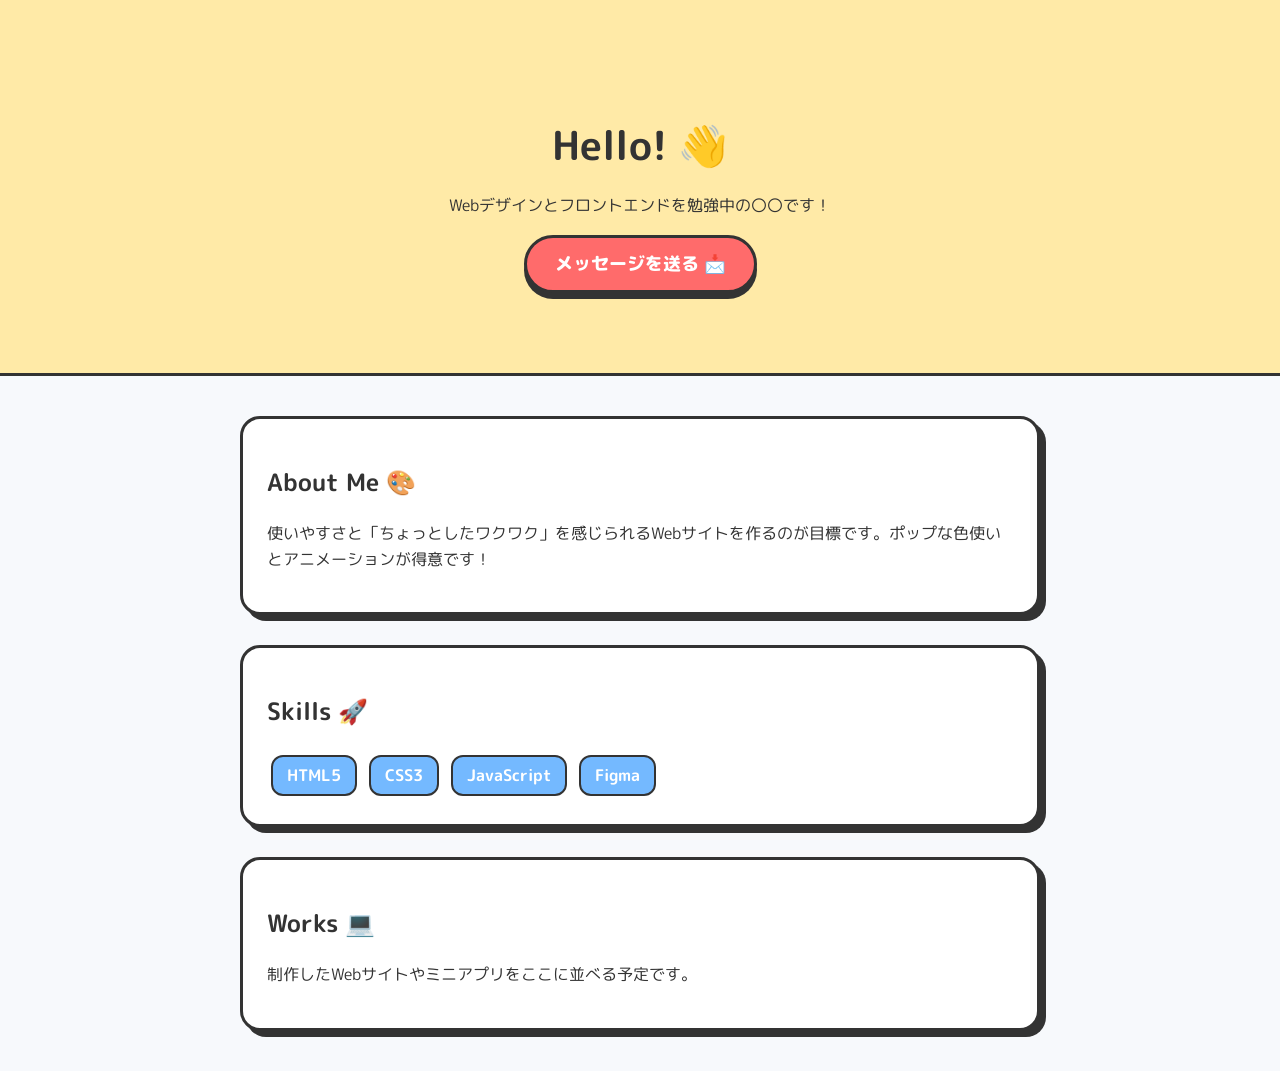
==== index.html @ 60389de8 "初回コミット" ====
<!DOCTYPE html>
<html lang="ja">
<head>
  <meta charset="UTF-8">
  <meta name="viewport" content="width=device-width, initial-scale=1.0">
  <title>My Portfolio</title>
  <!-- Google Fonts（丸文字） -->
  <link rel="preconnect" href="https://fonts.googleapis.com">
  <link rel="preconnect" href="https://fonts.gstatic.com" crossorigin>
  <link href="https://fonts.googleapis.com/css2?family=M+PLUS+Rounded+1c:wght@500;800&display=swap" rel="stylesheet">
  <!-- CSSファイルの読み込み -->
  <link rel="stylesheet" href="style.css">
</head>
<body>

  <!-- ファーストビュー -->
  <section class="hero">
    <h1>Hello! 👋</h1>
    <p>Webデザインとフロントエンドを勉強中の〇〇です！</p>
    <a href="#contact" class="btn-pop">メッセージを送る 📩</a>
  </section>

  <!-- コンテンツ領域 -->
  <div class="container">
    
    <!-- 自己紹介カード -->
    <div class="card">
      <h2>About Me 🎨</h2>
      <p>使いやすさと「ちょっとしたワクワク」を感じられるWebサイトを作るのが目標です。ポップな色使いとアニメーションが得意です！</p>
    </div>

    <!-- スキルカード -->
    <div class="card">
      <h2>Skills 🚀</h2>
      <div>
        <span class="skill-tag">HTML5</span>
        <span class="skill-tag">CSS3</span>
        <span class="skill-tag">JavaScript</span>
        <span class="skill-tag">Figma</span>
      </div>
    </div>

    <!-- 制作物カード -->
    <div class="card">
      <h2>Works 💻</h2>
      <p>制作したWebサイトやミニアプリをここに並べる予定です。</p>
    </div>

  </div>

  <!-- JavaScriptファイルの読み込み -->
  <script src="script.js"></script>
</body>
</html>
---- style.css ----
/* 全体の基本設定 */
body {
  font-family: 'M PLUS Rounded 1c', sans-serif;
  background-color: #f7f9fc;
  color: #333;
  margin: 0;
  padding: 0;
  line-height: 1.6;
}

/* ポップな立体感のあるボタン */
.btn-pop {
  display: inline-block;
  padding: 12px 28px;
  font-size: 1.1rem;
  font-weight: 800;
  color: #fff;
  background-color: #ff6b6b;
  border: 3px solid #333;
  border-radius: 50px;
  box-shadow: 0 6px 0 #333;
  text-decoration: none;
  cursor: pointer;
  transition: all 0.1s ease;
}

/* ボタンを押したときのポコッとする動き */
.btn-pop:active {
  transform: translateY(6px);
  box-shadow: 0 0 0 #333;
}

/* ファーストビュー */
.hero {
  text-align: center;
  padding: 80px 20px;
  background-color: #ffeaa7;
  border-bottom: 3px solid #333;
}

.hero h1 {
  font-size: 2.5rem;
  margin-bottom: 10px;
}

/* メインコンテンツエリア */
.container {
  max-width: 800px;
  margin: 40px auto;
  padding: 0 20px;
}

/* ふわっと浮き上がるカードデザイン */
.card {
  background: #fff;
  border: 3px solid #333;
  border-radius: 20px;
  padding: 24px;
  margin-bottom: 30px;
  box-shadow: 6px 6px 0 #333;

  /* 初期状態：下にズレて透明 */
  opacity: 0;
  transform: translateY(40px);
  transition: opacity 0.6s ease, transform 0.6s ease;
}

/* スクロールして画面に入ったら表示されるクラス */
.card.show {
  opacity: 1;
  transform: translateY(0);
}

/* スキルタグ（ホバーで回転） */
.skill-tag {
  display: inline-block;
  background-color: #74b9ff;
  color: #fff;
  border: 2px solid #333;
  border-radius: 12px;
  padding: 6px 14px;
  margin: 4px;
  font-weight: bold;
  transition: transform 0.3s ease;
}

.skill-tag:hover {
  transform: rotate(-5deg) scale(1.1);
}
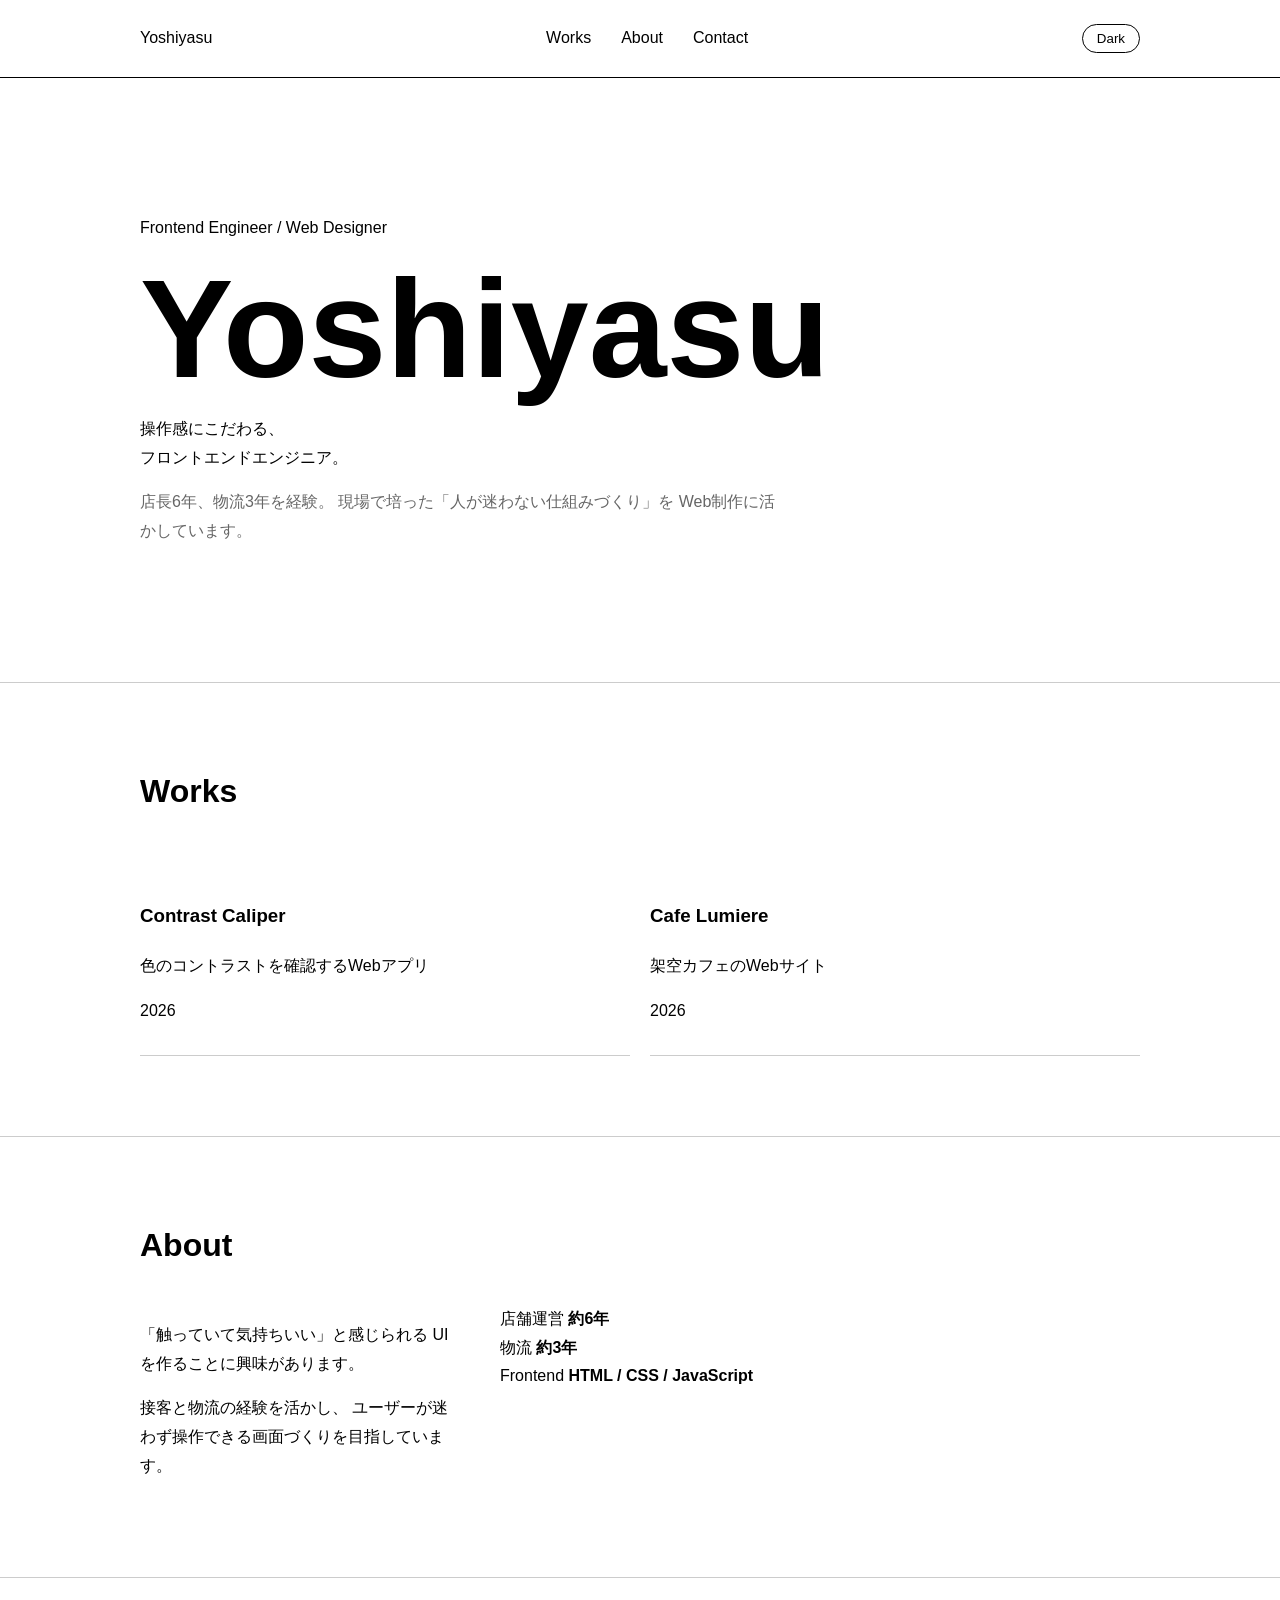
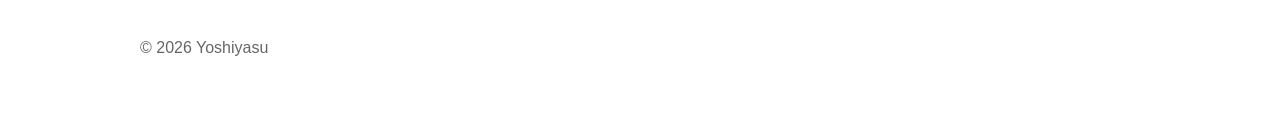
==== commit 6fc3e6fd: "デザイン変更　詳細ページ" ====
--- a/index.html
+++ b/index.html
@@ -1,55 +1,160 @@
-
 <!DOCTYPE html>
 <html lang="ja">
+
 <head>
   <meta charset="UTF-8">
+
   <meta name="viewport" content="width=device-width, initial-scale=1.0">
-  <title>My Portfolio</title>
-  <!-- Google Fonts（丸文字） -->
-  <link rel="preconnect" href="https://fonts.googleapis.com">
-  <link rel="preconnect" href="https://fonts.gstatic.com" crossorigin>
-  <link href="https://fonts.googleapis.com/css2?family=M+PLUS+Rounded+1c:wght@500;800&display=swap" rel="stylesheet">
-  <!-- CSSファイルの読み込み -->
+
+  <title>Yoshiyasu | Frontend Engineer</title>
+
   <link rel="stylesheet" href="style.css">
 </head>
+
 <body>
 
-  <!-- ファーストビュー -->
-  <section class="hero">
-    <h1>Hello! 👋</h1>
-    <p>Webデザインとフロントエンドを勉強中の〇〇です！</p>
-    <a href="#contact" class="btn-pop">メッセージを送る 📩</a>
-  </section>
+  <header>
+    <div class="container">
 
-  <!-- コンテンツ領域 -->
-  <div class="container">
-    
-    <!-- 自己紹介カード -->
-    <div class="card">
-      <h2>About Me 🎨</h2>
-      <p>使いやすさと「ちょっとしたワクワク」を感じられるWebサイトを作るのが目標です。ポップな色使いとアニメーションが得意です！</p>
+      <a href="#" class="logo">Yoshiyasu</a>
+
+      <nav>
+        <a href="#works">Works</a>
+        <a href="#about">About</a>
+        <a href="#contact">Contact</a>
+      </nav>
+      <button id="themeButton">Dark</button>
+
     </div>
+  </header>
 
-    <!-- スキルカード -->
-    <div class="card">
-      <h2>Skills 🚀</h2>
-      <div>
-        <span class="skill-tag">HTML5</span>
-        <span class="skill-tag">CSS3</span>
-        <span class="skill-tag">JavaScript</span>
-        <span class="skill-tag">Figma</span>
+
+  <main>
+
+    <!-- メインビジュアル -->
+    <section class="hero">
+
+      <div class="container">
+
+        <p class="small-text">Frontend Engineer / Web Designer</p>
+
+        <h1>Yoshiyasu</h1>
+
+        <p class="catch">
+          操作感にこだわる、<br>
+          フロントエンドエンジニア。
+        </p>
+
+        <p class="description">
+          店長6年、物流3年を経験。
+          現場で培った「人が迷わない仕組みづくり」を
+          Web制作に活かしています。
+        </p>
+
       </div>
+
+    </section>
+
+
+    <!-- Works -->
+    <section id="works">
+
+      <div class="container">
+
+        <h2>Works</h2>
+
+        <div class="works">
+
+
+          <a href="work-contrast-caliper.html">
+            <div>
+              <h3>Contrast Caliper</h3>
+              <p>色のコントラストを確認するWebアプリ</p>
+            </div>
+
+            <span>2026</span>
+          </a>
+
+
+          <a href="work-cafe-lumiere.html">
+            <div>
+              <h3>Cafe Lumiere</h3>
+              <p>架空カフェのWebサイト</p>
+            </div>
+
+            <span>2026</span>
+          </a>
+
+        </div>
+
+      </div>
+
+    </section>
+
+
+    <!-- About -->
+    <section id="about">
+
+      <div class="container">
+
+        <h2>About</h2>
+
+        <div class="about">
+
+          <div>
+
+            <p>
+              「触っていて気持ちいい」と感じられる
+              UIを作ることに興味があります。
+            </p>
+
+            <p>
+              接客と物流の経験を活かし、
+              ユーザーが迷わず操作できる画面づくりを目指しています。
+            </p>
+
+          </div>
+
+
+          <div class="skills">
+
+            <div>
+              <span>店舗運営</span>
+              <strong>約6年</strong>
+            </div>
+
+            <div>
+              <span>物流</span>
+              <strong>約3年</strong>
+            </div>
+
+            <div>
+              <span>Frontend</span>
+              <strong>HTML / CSS / JavaScript</strong>
+            </div>
+
+
+          </div>
+
+        </div>
+
+      </div>
+
+    </section>
+
+
+  </main>
+
+
+  <footer>
+    <div class="container">
+      <p>© 2026 Yoshiyasu</p>
     </div>
+  </footer>
 
-    <!-- 制作物カード -->
-    <div class="card">
-      <h2>Works 💻</h2>
-      <p>制作したWebサイトやミニアプリをここに並べる予定です。</p>
-    </div>
 
-  </div>
+  <script src="script.js"></script>
 
-  <!-- JavaScriptファイルの読み込み -->
-  <script src="script.js"></script>
 </body>
+
 </html>
--- a/style.css
+++ b/style.css
@@ -1,90 +1,393 @@
-
-/* 全体の基本設定 */
+/* ====================
+   共通
+==================== */
+
+* {
+  box-sizing: border-box;
+}
+
 body {
-  font-family: 'M PLUS Rounded 1c', sans-serif;
-  background-color: #f7f9fc;
-  color: #333;
-  margin: 0;
-  padding: 0;
-  line-height: 1.6;
-}
-
-/* ポップな立体感のあるボタン */
-.btn-pop {
+  margin: 0;
+  background: #fff;
+  color: #000;
+  font-family: sans-serif;
+  line-height: 1.8;
+}
+
+a {
+  color: inherit;
+  text-decoration: none;
+}
+
+.container {
+  width: 90%;
+  max-width: 1000px;
+  margin: 0 auto;
+}
+
+
+/* ====================
+   ヘッダー
+==================== */
+
+header {
+  padding: 24px 0;
+  border-bottom: 1px solid #000;
+}
+
+header .container {
+  display: flex;
+  justify-content: space-between;
+  align-items: center;
+}
+
+nav {
+  display: flex;
+  gap: 30px;
+}
+
+nav a:hover {
+  opacity: 0.5;
+}
+
+
+/* ====================
+   ダークモードボタン
+==================== */
+
+#themeButton {
+  padding: 6px 14px;
+  background: #fff;
+  color: #000;
+  border: 1px solid #000;
+  border-radius: 20px;
+  cursor: pointer;
+}
+
+
+/* ====================
+   トップページ
+==================== */
+
+.hero {
+  padding: 120px 0;
+}
+
+.hero h1 {
+  margin: 0;
+  font-size: clamp(60px, 12vw, 140px);
+  line-height: 1;
+}
+
+.hero p {
+  max-width: 650px;
+}
+
+.hero .lead {
+  margin-top: 30px;
+  font-size: 24px;
+  font-weight: bold;
+}
+
+.description {
+  color: #666;
+}
+
+
+/* Works */
+
+section {
+  padding: 80px 0;
+  border-bottom: 1px solid #ccc;
+}
+
+section h2 {
+  margin: 0 0 30px;
+  font-size: 32px;
+}
+
+.works {
+  display: grid;
+  grid-template-columns: repeat(2, 1fr);
+  gap: 20px;
+}
+
+.work {
+  padding: 30px;
+  border: 1px solid #000;
+}
+
+.work:hover {
+  background: #000;
+  color: #fff;
+}
+
+.work h3 {
+  margin-top: 0;
+}
+
+.work p {
+  color: #666;
+}
+
+.work:hover p {
+  color: #aaa;
+}
+
+.works a {
+    display: block;
+    padding: 30px 0;
+    border-bottom: 1px solid #ccc;
+}
+
+.works a:hover {
+    opacity: 0.6;
+}
+
+/* About */
+
+.about {
+  display: grid;
+  grid-template-columns: 1fr 2fr;
+  gap: 40px;
+}
+
+
+/* Contact */
+
+.contact a {
   display: inline-block;
-  padding: 12px 28px;
-  font-size: 1.1rem;
-  font-weight: 800;
+  margin-top: 20px;
+  padding: 10px 20px;
+  border: 1px solid #000;
+  border-radius: 20px;
+}
+
+
+/* Footer */
+
+footer {
+  padding: 40px 0;
+  color: #666;
+}
+
+
+/* ====================
+   作品ページ
+==================== */
+
+.work-header {
+  padding: 100px 0;
+}
+
+.work-header h1 {
+  margin: 20px 0;
+  font-size: clamp(50px, 10vw, 120px);
+  line-height: 1;
+}
+
+.work-header .lead {
+  font-size: 22px;
+  font-weight: bold;
+  max-width: 650px;
+}
+
+
+/* About */
+
+.info {
+  display: grid;
+  grid-template-columns: repeat(3, 1fr);
+  gap: 30px;
+}
+
+.info p {
+  margin: 0;
+  padding: 20px;
+  border: 1px solid #000;
+}
+
+
+/* Screenshot */
+
+.image-box {
+  display: flex;
+  justify-content: center;
+  align-items: center;
+  min-height: 400px;
+  border: 1px solid #000;
+  color: #666;
+}
+
+
+/* ポイント */
+
+.point {
+  padding: 25px 0;
+  border-bottom: 1px solid #ccc;
+}
+
+.point h3 {
+  margin: 0 0 10px;
+}
+
+.point p {
+  margin: 0;
+  color: #666;
+}
+
+
+/* Links */
+
+.links {
+  display: flex;
+  gap: 15px;
+  margin-top: 30px;
+}
+
+.links a {
+  padding: 10px 20px;
+  border: 1px solid #000;
+  border-radius: 20px;
+}
+
+.links a:hover {
+  background: #000;
   color: #fff;
-  background-color: #ff6b6b;
-  border: 3px solid #333;
-  border-radius: 50px;
-  box-shadow: 0 6px 0 #333;
-  text-decoration: none;
-  cursor: pointer;
-  transition: all 0.1s ease;
-}
-
-/* ボタンを押したときのポコッとする動き */
-.btn-pop:active {
-  transform: translateY(6px);
-  box-shadow: 0 0 0 #333;
-}
-
-/* ファーストビュー */
-.hero {
-  text-align: center;
-  padding: 80px 20px;
-  background-color: #ffeaa7;
-  border-bottom: 3px solid #333;
-}
-
-.hero h1 {
-  font-size: 2.5rem;
-  margin-bottom: 10px;
-}
-
-/* メインコンテンツエリア */
-.container {
-  max-width: 800px;
-  margin: 40px auto;
-  padding: 0 20px;
-}
-
-/* ふわっと浮き上がるカードデザイン */
-.card {
+}
+
+
+/* Next Work */
+
+.next-work a {
+  display: block;
+}
+
+.next-work h2 {
+  margin: 0;
+  font-size: 40px;
+}
+
+.next-work a:hover {
+  opacity: 0.6;
+}
+
+
+/* ====================
+   ダークモード
+==================== */
+
+body.dark {
+  background: #000;
+  color: #fff;
+}
+
+body.dark header {
+  border-color: #fff;
+}
+
+body.dark section {
+  border-color: #444;
+}
+
+body.dark .work {
+  border-color: #fff;
+}
+
+body.dark .info p,
+body.dark .image-box {
+  border-color: #fff;
+}
+
+body.dark .point {
+  border-color: #444;
+}
+
+body.dark #themeButton {
+  background: #000;
+  color: #fff;
+  border-color: #fff;
+}
+
+body.dark .links a {
+  border-color: #fff;
+}
+
+body.dark .links a:hover {
   background: #fff;
-  border: 3px solid #333;
-  border-radius: 20px;
-  padding: 24px;
-  margin-bottom: 30px;
-  box-shadow: 6px 6px 0 #333;
-
-  /* 初期状態：下にズレて透明 */
-  opacity: 0;
-  transform: translateY(40px);
-  transition: opacity 0.6s ease, transform 0.6s ease;
-}
-
-/* スクロールして画面に入ったら表示されるクラス */
-.card.show {
-  opacity: 1;
-  transform: translateY(0);
-}
-
-/* スキルタグ（ホバーで回転） */
-.skill-tag {
-  display: inline-block;
-  background-color: #74b9ff;
-  color: #fff;
-  border: 2px solid #333;
-  border-radius: 12px;
-  padding: 6px 14px;
-  margin: 4px;
-  font-weight: bold;
-  transition: transform 0.3s ease;
-}
-
-.skill-tag:hover {
-  transform: rotate(-5deg) scale(1.1);
+  color: #000;
+}
+
+body.dark .description,
+body.dark .work p,
+body.dark .point p,
+body.dark footer {
+  color: #aaa;
+}
+
+
+/* ====================
+   スマホ
+==================== */
+
+@media (max-width: 700px) {
+
+  nav {
+    gap: 15px;
+  }
+
+  .hero {
+    padding: 80px 0;
+  }
+
+  .hero .lead {
+    font-size: 20px;
+  }
+
+  section {
+    padding: 60px 0;
+  }
+
+  .works {
+    grid-template-columns: 1fr;
+  }
+
+  .about {
+    grid-template-columns: 1fr;
+  }
+
+  .info {
+    grid-template-columns: 1fr;
+  }
+
+  .image-box {
+    min-height: 250px;
+  }
+
+  .links {
+    flex-direction: column;
+  }
+
+  .links a {
+    text-align: center;
+  }
+
+  .next-work h2 {
+    font-size: 30px;
+  }
+}
+
+.image-box {
+  padding: 20px;
+  border: 1px solid #000;
+}
+
+.image-box img {
+  display: block;
+  width: 100%;
+  height: auto;
+}
+
+body.dark .image-box {
+  border-color: #fff;
 }
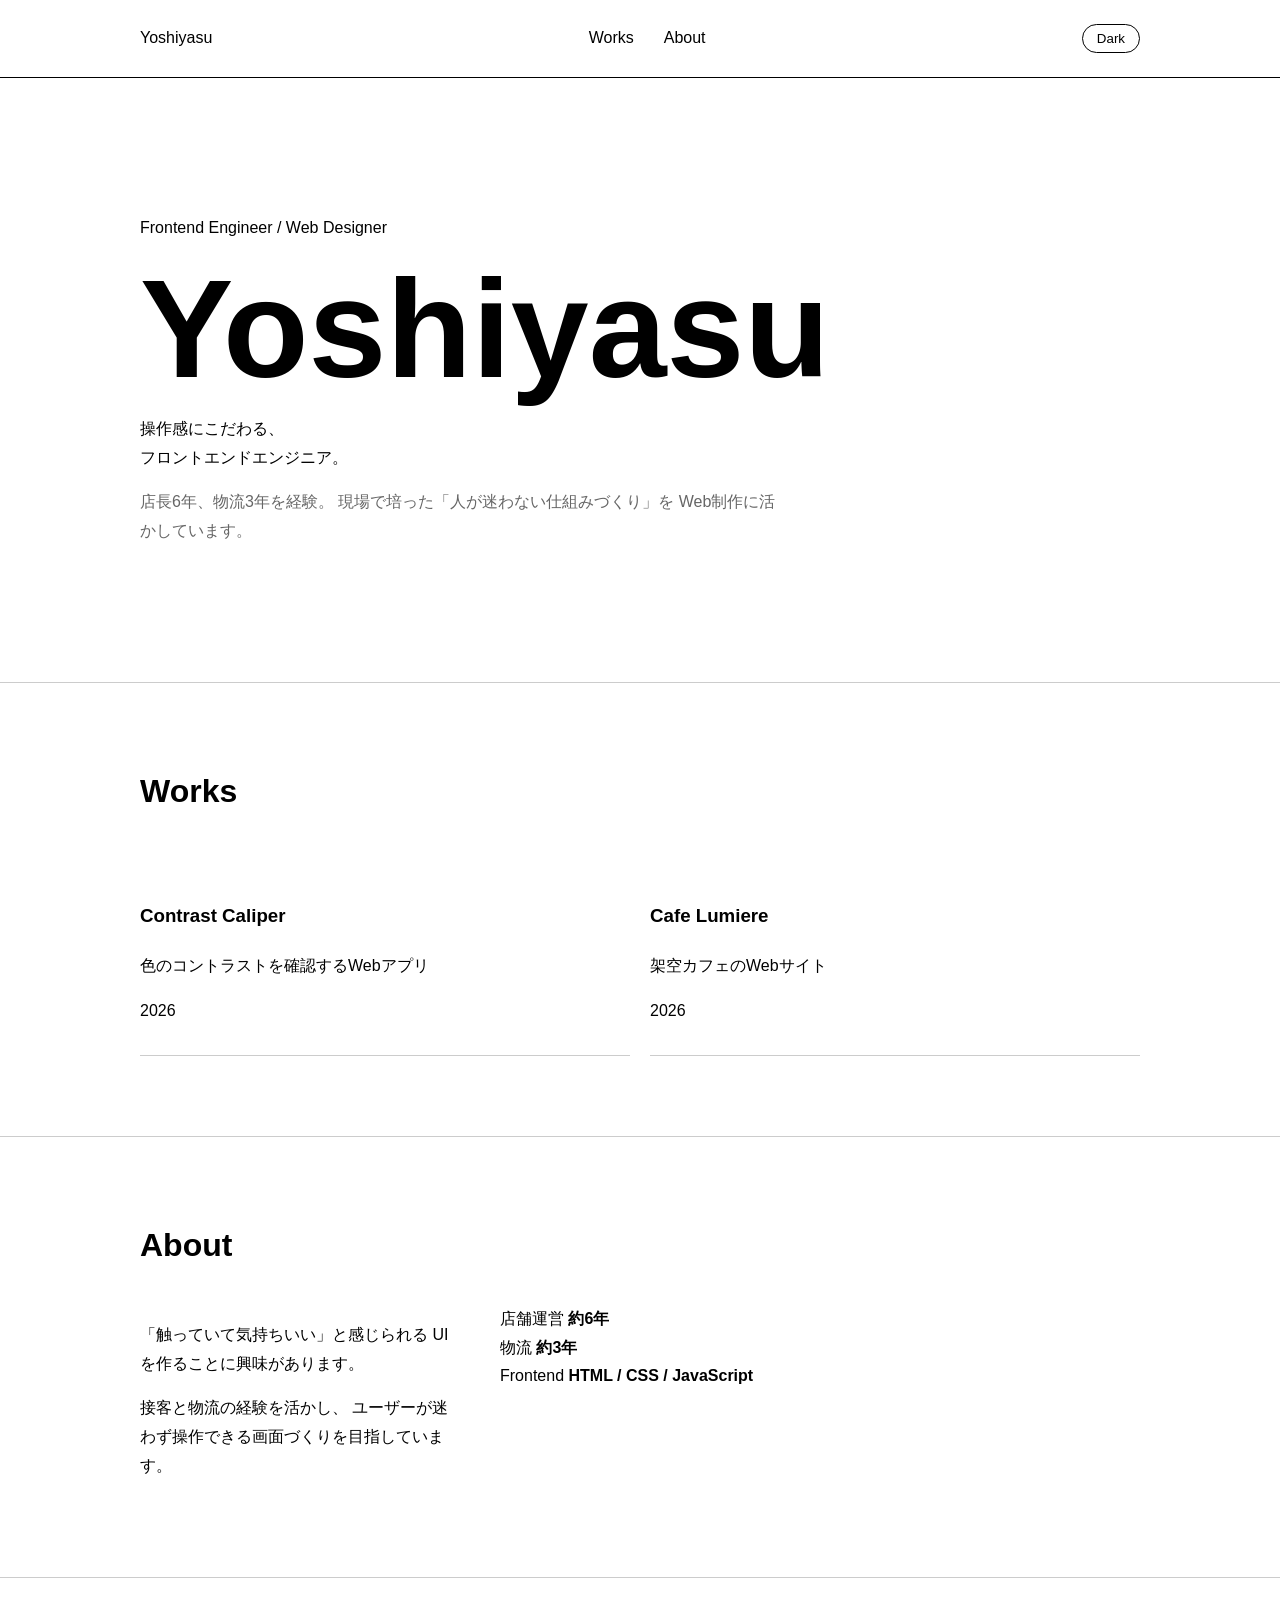
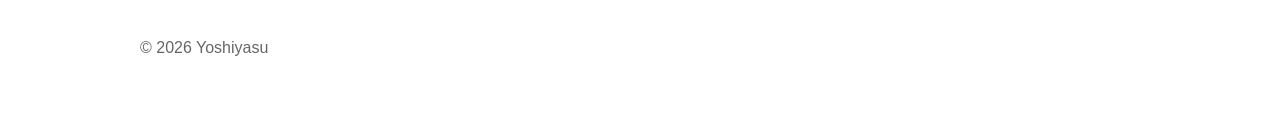
==== commit b67fccf9: "デザイン調整" ====
--- a/index.html
+++ b/index.html
@@ -21,7 +21,6 @@
       <nav>
         <a href="#works">Works</a>
         <a href="#about">About</a>
-        <a href="#contact">Contact</a>
       </nav>
       <button id="themeButton">Dark</button>
 
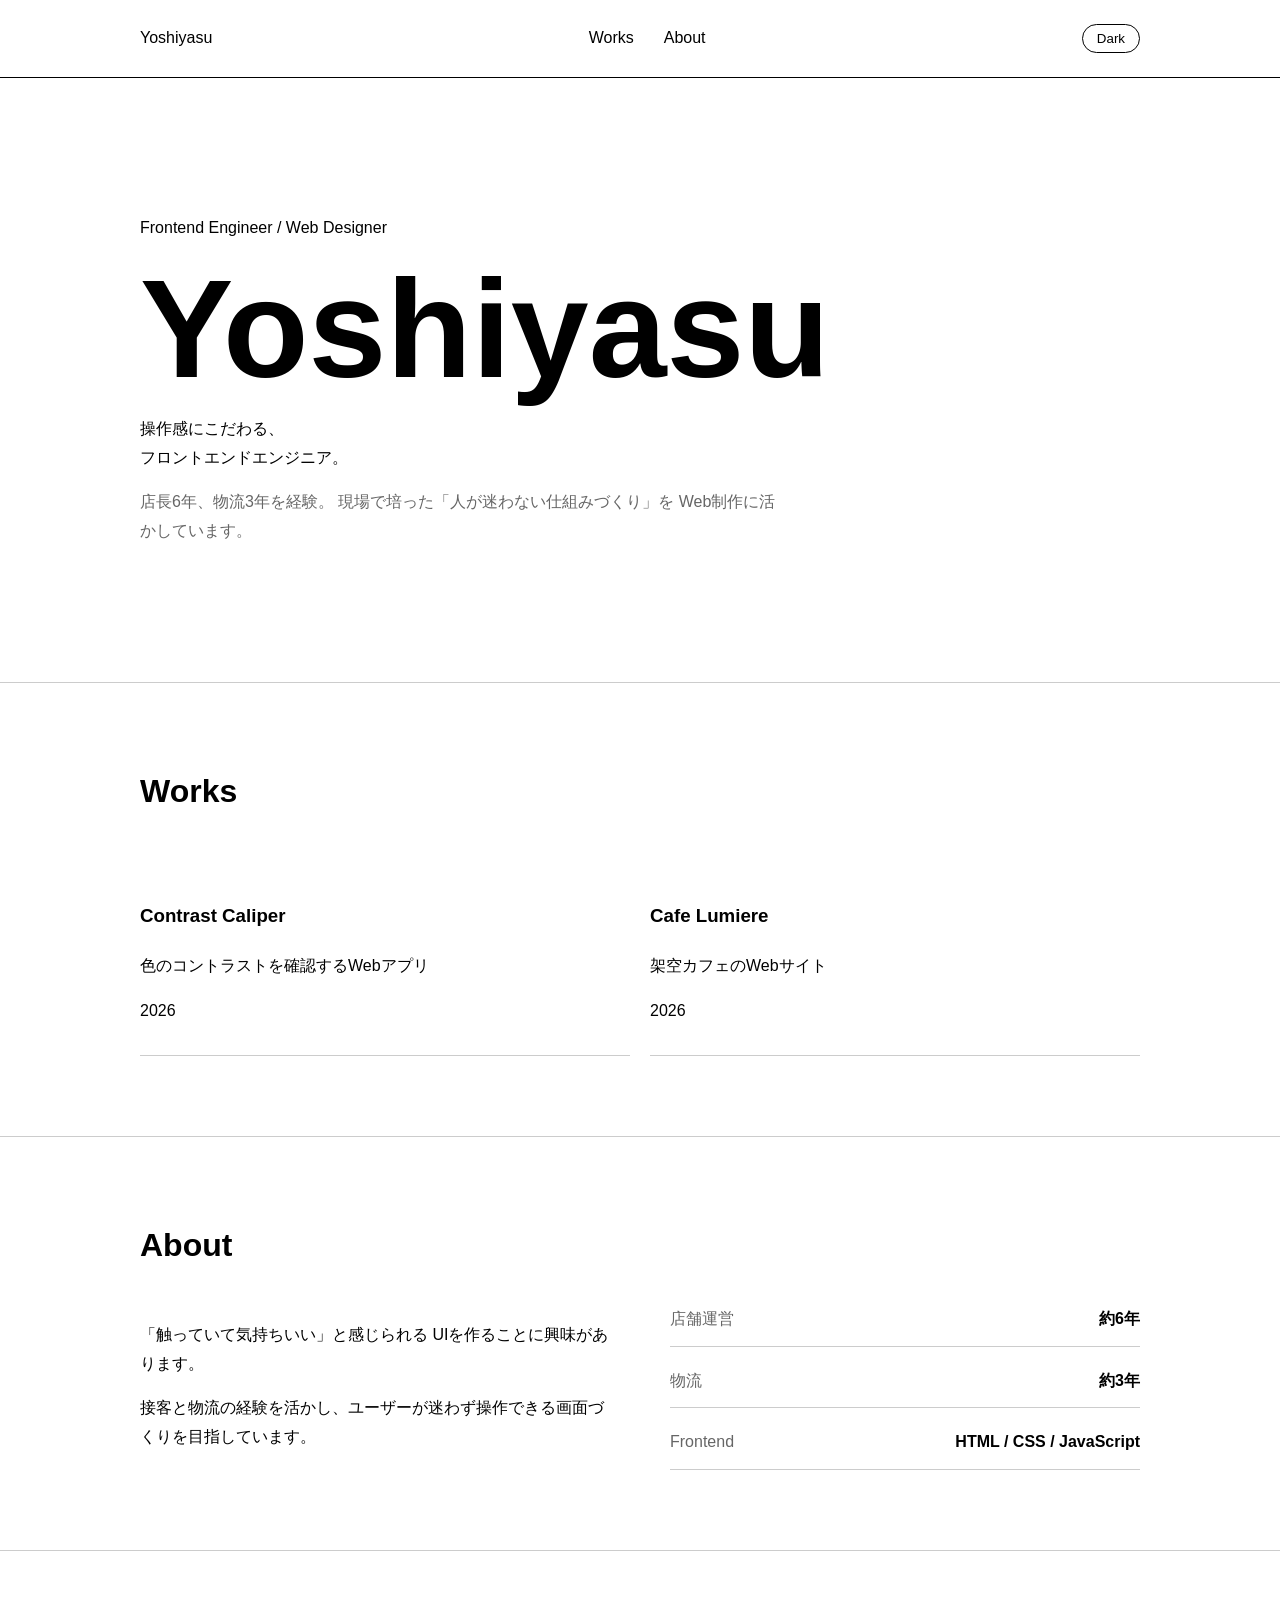
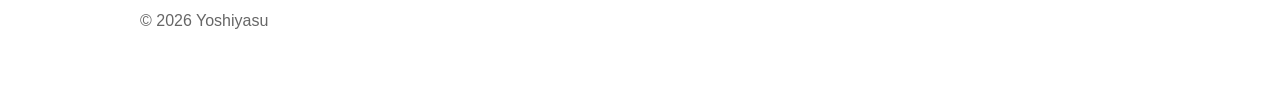
==== commit 7e8c43d4: "余白調整" ====
--- a/index.html
+++ b/index.html
@@ -108,8 +108,7 @@
             </p>
 
             <p>
-              接客と物流の経験を活かし、
-              ユーザーが迷わず操作できる画面づくりを目指しています。
+              接客と物流の経験を活かし、ユーザーが迷わず操作できる画面づくりを目指しています。
             </p>
 
           </div>
--- a/style.css
+++ b/style.css
@@ -146,10 +146,31 @@
 
 /* About */
 
+/* About */
+
 .about {
   display: grid;
-  grid-template-columns: 1fr 2fr;
-  gap: 40px;
+  grid-template-columns: 1fr 1fr; 
+  gap: 60px;                     
+  align-items: start;            
+}
+
+.skills {
+  display: flex;
+  flex-direction: column;
+  gap: 20px;
+}
+
+.skills div {
+  display: flex;
+  justify-content: space-between;
+  align-items: center;
+  padding-bottom: 12px;
+  border-bottom: 1px solid var(--border-sub-color, #ccc);
+}
+
+.skills span {
+  color: var(--text-sub-color, #666);
 }
 
 
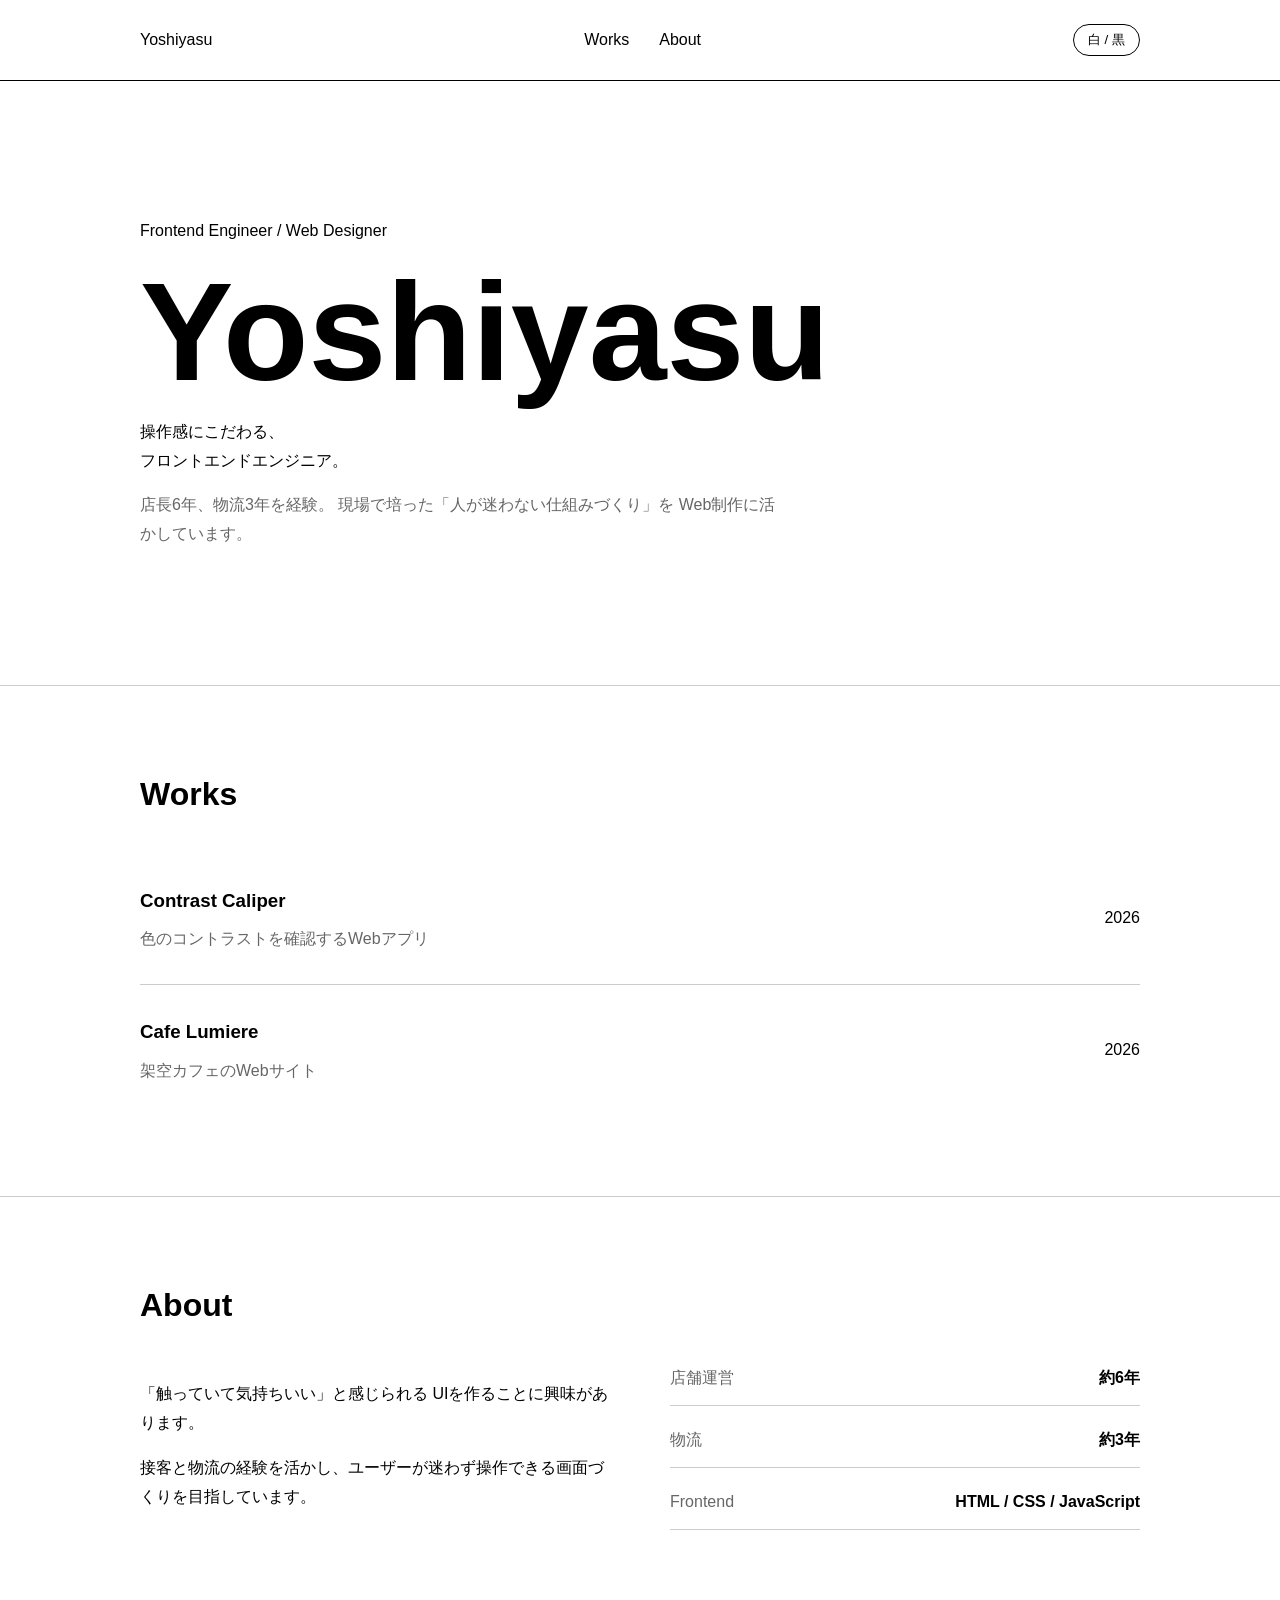
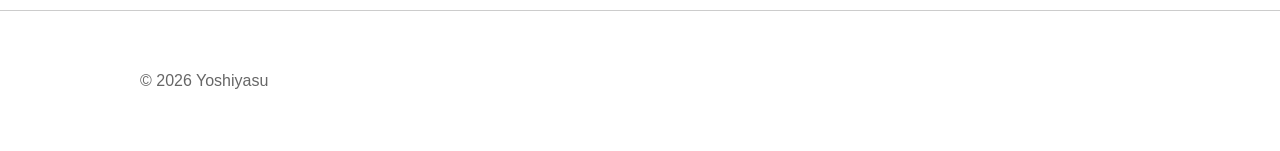
==== commit 52fa326b: "調整" ====
--- a/index.html
+++ b/index.html
@@ -22,7 +22,7 @@
         <a href="#works">Works</a>
         <a href="#about">About</a>
       </nav>
-      <button id="themeButton">Dark</button>
+      <button id="themeButton">白 / 黒</button>
 
     </div>
   </header>
--- a/style.css
+++ b/style.css
@@ -21,8 +21,15 @@
 
 .container {
   width: 90%;
-  max-width: 1000px;
+  max-width: 1000px; /* PCでの表示上限 */
   margin: 0 auto;
+}
+
+/* すべての画像が枠からはみ出ない基本設定 */
+img {
+  max-width: 100%;
+  height: auto;
+  display: block;
 }
 
 
@@ -107,44 +114,36 @@
 }
 
 .works {
-  display: grid;
-  grid-template-columns: repeat(2, 1fr);
-  gap: 20px;
-}
-
-.work {
-  padding: 30px;
-  border: 1px solid #000;
-}
-
-.work:hover {
-  background: #000;
-  color: #fff;
-}
-
-.work h3 {
-  margin-top: 0;
-}
-
-.work p {
-  color: #666;
-}
-
-.work:hover p {
-  color: #aaa;
+  display: flex;
+  flex-direction: column;
 }
 
 .works a {
-    display: block;
-    padding: 30px 0;
-    border-bottom: 1px solid #ccc;
+  display: flex;
+  justify-content: space-between;
+  align-items: center;
+  padding: 30px 0;
+  border-bottom: 1px solid #ccc;
+  transition: opacity 0.2s;
+}
+
+.works a:last-child {
+  border-bottom: none;
 }
 
 .works a:hover {
-    opacity: 0.6;
-}
-
-/* About */
+  opacity: 0.6;
+}
+
+.works h3 {
+  margin: 0 0 8px;
+}
+
+.works p {
+  margin: 0;
+  color: #666;
+}
+
 
 /* About */
 
@@ -166,11 +165,11 @@
   justify-content: space-between;
   align-items: center;
   padding-bottom: 12px;
-  border-bottom: 1px solid var(--border-sub-color, #ccc);
+  border-bottom: 1px solid #ccc;
 }
 
 .skills span {
-  color: var(--text-sub-color, #666);
+  color: #666;
 }
 
 
@@ -194,7 +193,7 @@
 
 
 /* ====================
-   作品ページ
+   作品ページ（Cafe Lumiere等）
 ==================== */
 
 .work-header {
@@ -214,12 +213,12 @@
 }
 
 
-/* About */
+/* Info (About) */
 
 .info {
   display: grid;
-  grid-template-columns: repeat(3, 1fr);
-  gap: 30px;
+  grid-template-columns: repeat(4, 1fr);
+  gap: 20px;
 }
 
 .info p {
@@ -229,15 +228,19 @@
 }
 
 
-/* Screenshot */
+/* 画像の巨大化防止・共通スタイル */
 
 .image-box {
-  display: flex;
-  justify-content: center;
-  align-items: center;
-  min-height: 400px;
-  border: 1px solid #000;
-  color: #666;
+  width: 100%;
+  max-width: 800px; /* PCでのメイン画像の最大幅制限 */
+  margin: 0 auto;
+  padding: 10px;
+  border: 1px solid #000;
+}
+
+/* スマホ画面写真の個別制限 */
+.cafe-screen .image-box {
+  max-width: 320px; /* スマホ画面はコンパクトに表示 */
 }
 
 
@@ -311,16 +314,14 @@
   border-color: #444;
 }
 
-body.dark .work {
-  border-color: #fff;
-}
-
 body.dark .info p,
 body.dark .image-box {
   border-color: #fff;
 }
 
-body.dark .point {
+body.dark .point,
+body.dark .skills div,
+body.dark .works a {
   border-color: #444;
 }
 
@@ -340,15 +341,16 @@
 }
 
 body.dark .description,
-body.dark .work p,
+body.dark .works p,
 body.dark .point p,
+body.dark .skills span,
 body.dark footer {
   color: #aaa;
 }
 
 
 /* ====================
-   スマホ
+   スマホ対応 (レスポンシブ)
 ==================== */
 
 @media (max-width: 700px) {
@@ -369,20 +371,12 @@
     padding: 60px 0;
   }
 
-  .works {
-    grid-template-columns: 1fr;
-  }
-
   .about {
     grid-template-columns: 1fr;
   }
 
   .info {
-    grid-template-columns: 1fr;
-  }
-
-  .image-box {
-    min-height: 250px;
+    grid-template-columns: repeat(2, 1fr); /* スマホでは2列に変更 */
   }
 
   .links {
@@ -396,19 +390,4 @@
   .next-work h2 {
     font-size: 30px;
   }
-}
-
-.image-box {
-  padding: 20px;
-  border: 1px solid #000;
-}
-
-.image-box img {
-  display: block;
-  width: 100%;
-  height: auto;
-}
-
-body.dark .image-box {
-  border-color: #fff;
 }
